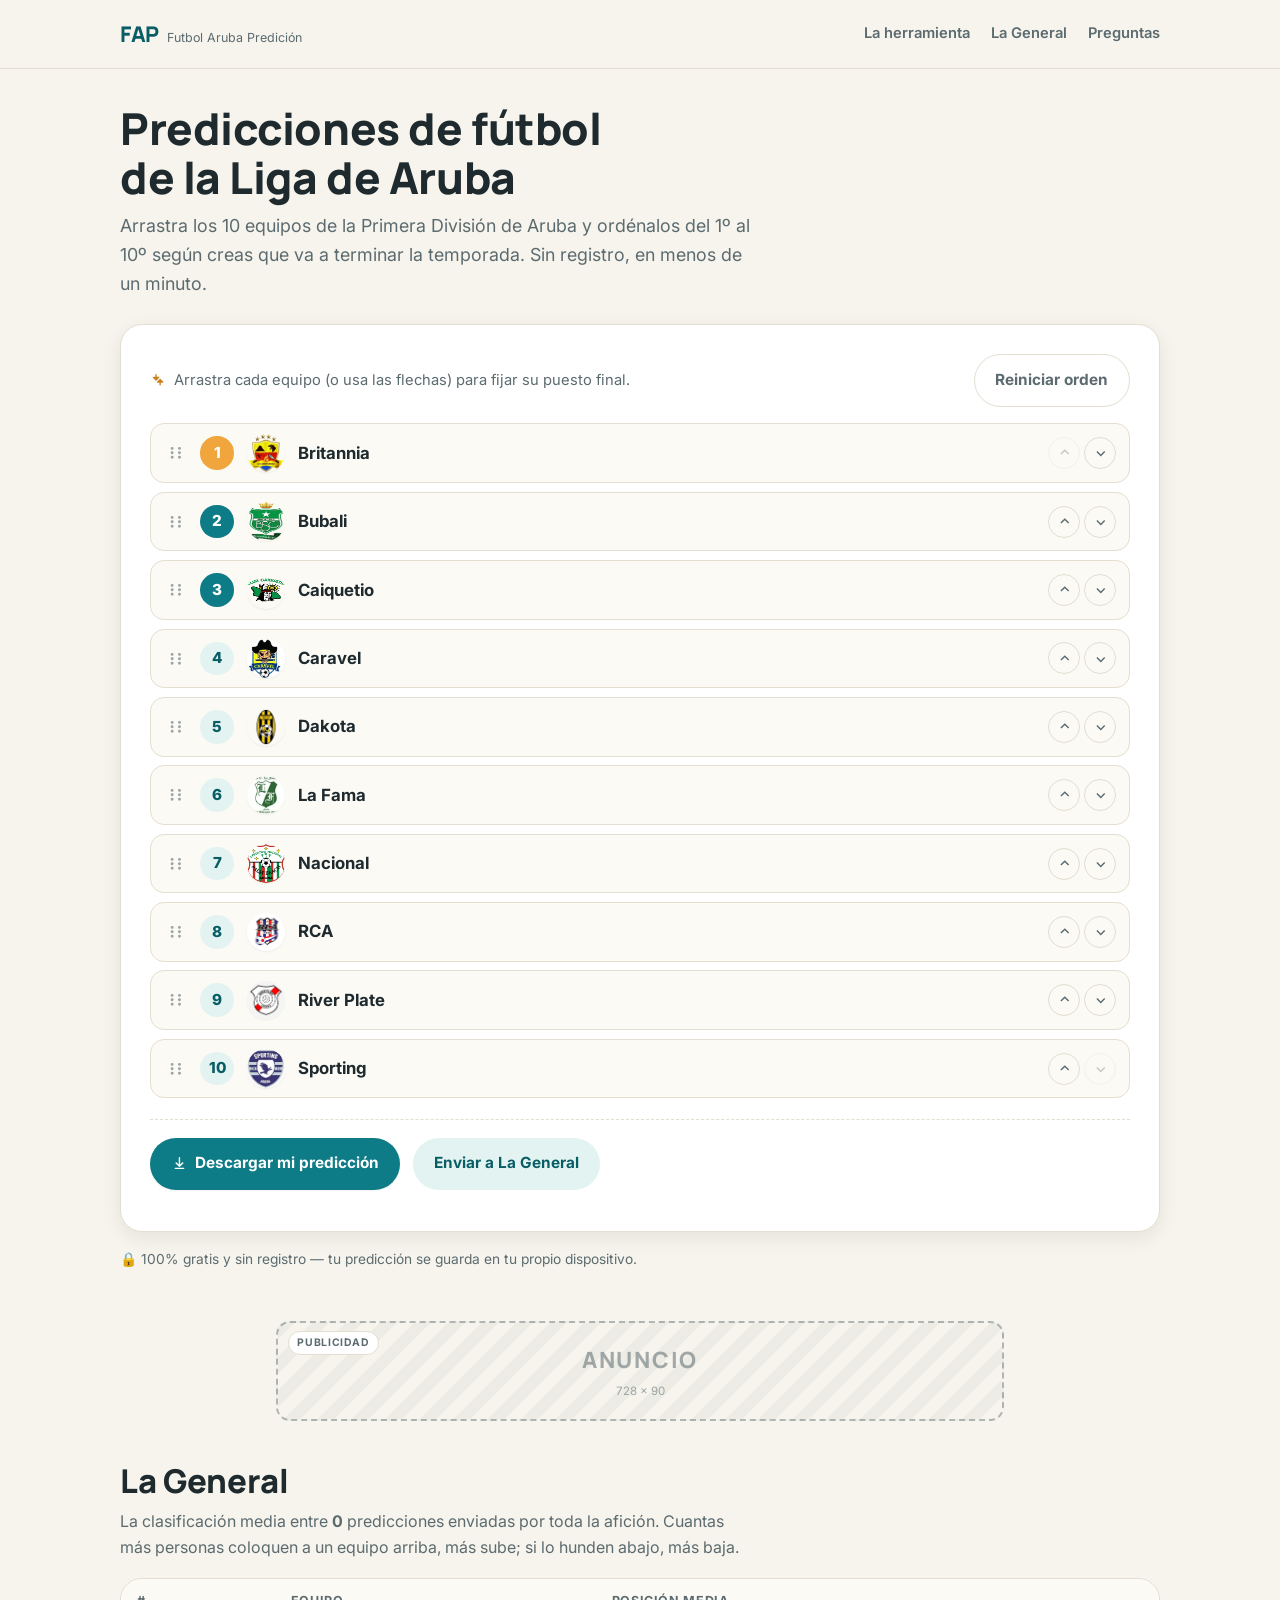
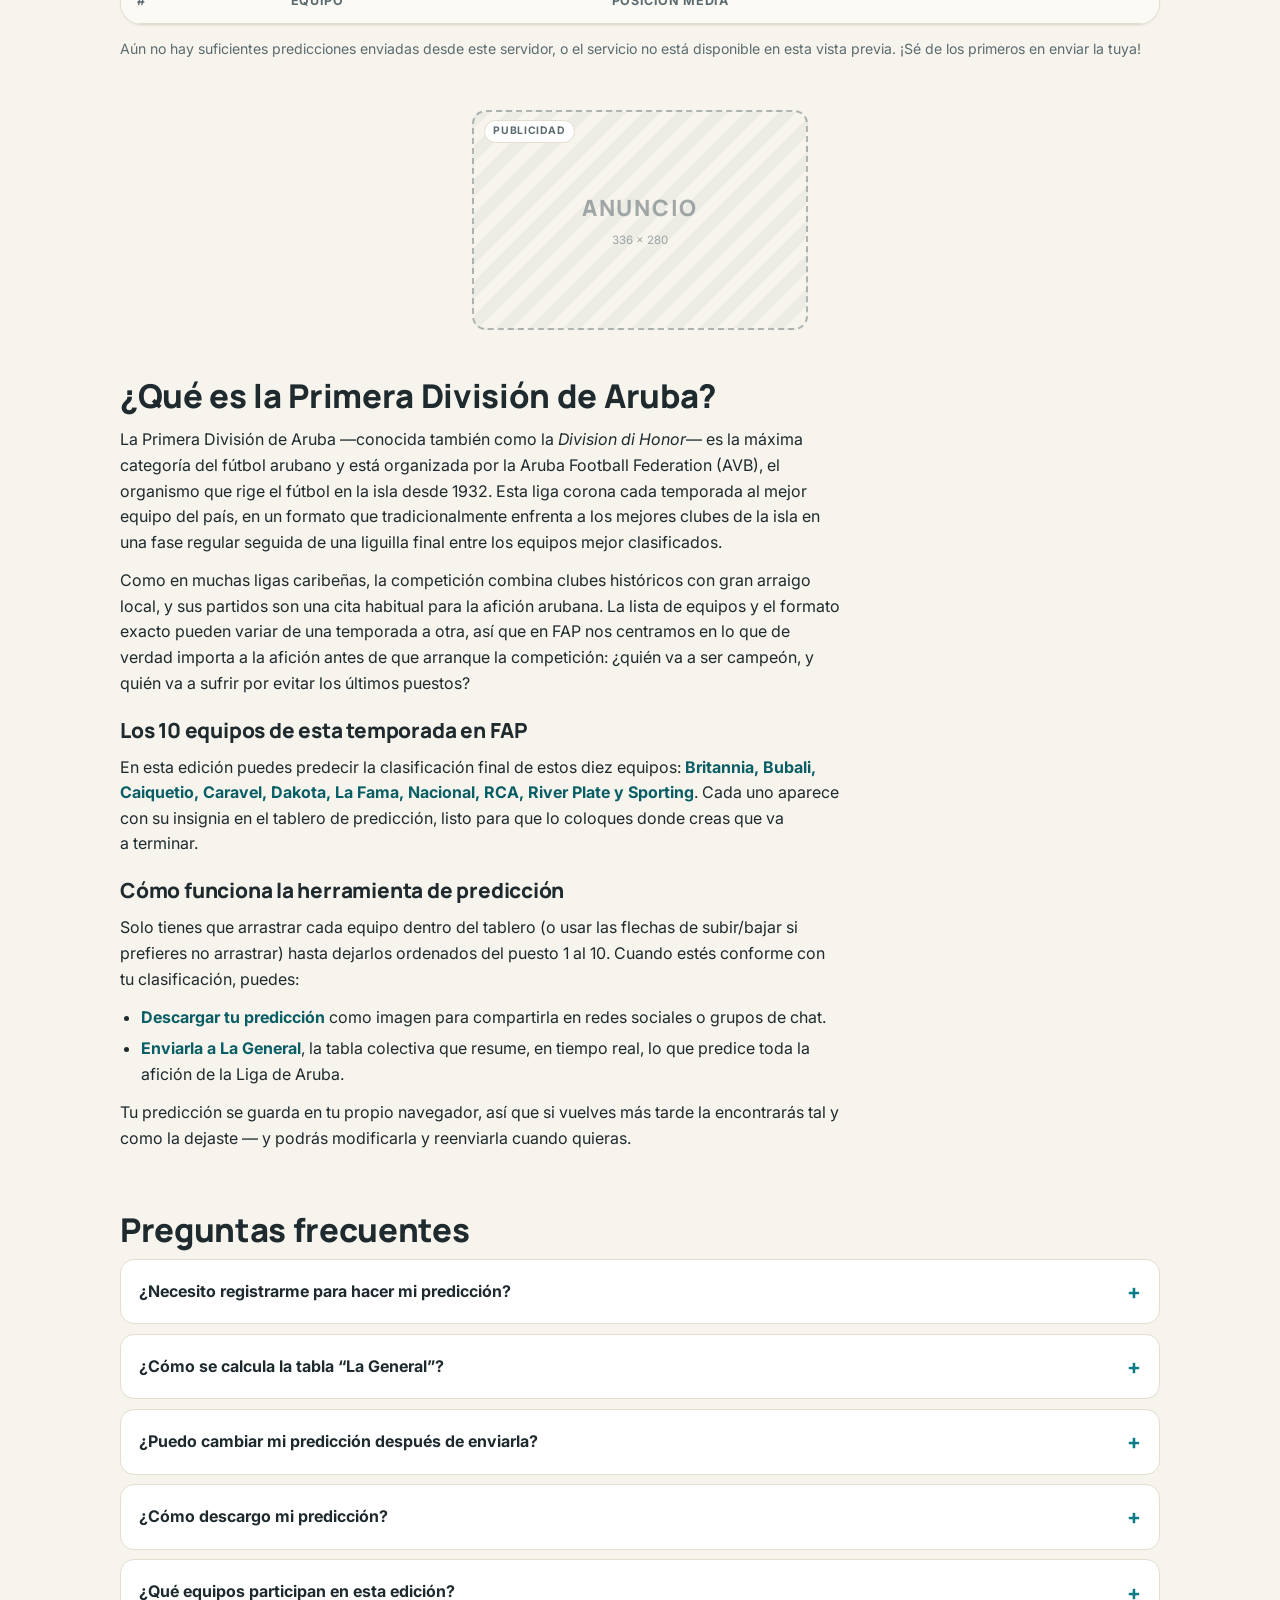
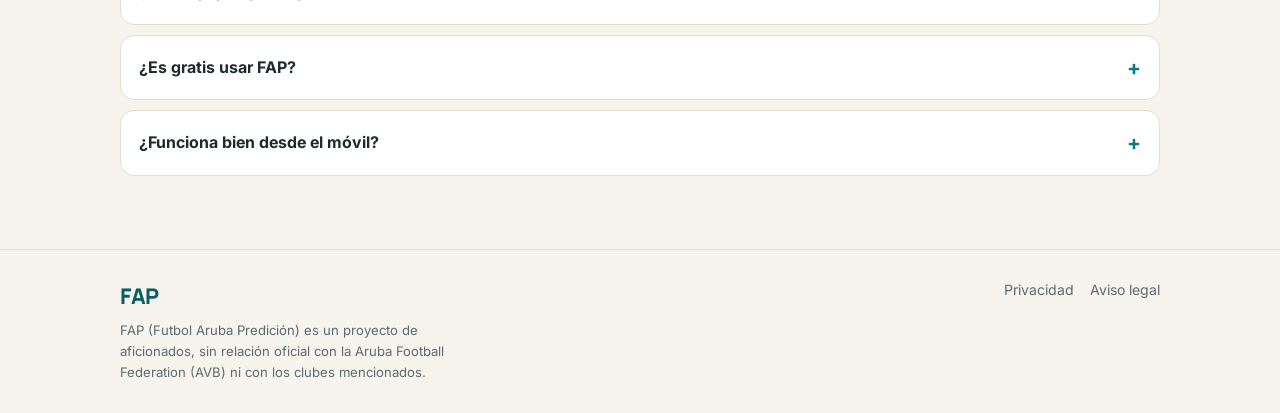
==== index.html @ 2e35aeab "Initial commit: FAP Aruba predictions site" ====
<!DOCTYPE html>
<html lang="es">
<head>
<meta charset="UTF-8">
<meta name="viewport" content="width=device-width, initial-scale=1">
<title>Predicciones de Fútbol Aruba 2026 | FAP</title>
<meta name="description" content="Haz tu predicción de la Primera División de Aruba: arrastra los 10 equipos, descarga tu clasificación y compárala con toda la afición en La General. Gratis y sin registro.">
<link rel="canonical" href="https://www.fap-aruba.com/">

<meta property="og:type" content="website">
<meta property="og:site_name" content="FAP · Futbol Aruba Predición">
<meta property="og:title" content="Predicciones de Fútbol Aruba 2026 | FAP">
<meta property="og:description" content="Ordena los 10 equipos de la Liga de Aruba según tu predicción, descarga tu clasificación como imagen y compárala con la de toda la afición.">
<meta property="og:image" content="https://www.fap-aruba.com/assets/img/og-image.png">
<meta property="og:url" content="https://www.fap-aruba.com/">
<meta property="og:locale" content="es_ES">
<meta name="twitter:card" content="summary_large_image">
<meta name="twitter:title" content="Predicciones de Fútbol Aruba 2026 | FAP">
<meta name="twitter:description" content="Ordena los 10 equipos de la Liga de Aruba según tu predicción y descubre qué opina toda la afición en La General.">
<meta name="twitter:image" content="https://www.fap-aruba.com/assets/img/og-image.png">

<link rel="icon" href="assets/favicon.svg" type="image/svg+xml">
<link rel="preconnect" href="https://fonts.googleapis.com">
<link rel="preconnect" href="https://fonts.gstatic.com" crossorigin>
<link rel="stylesheet" href="https://fonts.googleapis.com/css2?family=Manrope:wght@500;700;800&family=Inter:wght@400;500;600&display=swap">
<link rel="stylesheet" href="styles.css?v=20260818b">

<script type="application/ld+json">
{
  "@context": "https://schema.org",
  "@type": "WebApplication",
  "name": "FAP - Futbol Aruba Predición",
  "url": "https://www.fap-aruba.com/",
  "description": "Herramienta gratuita para predecir la clasificación final de la Primera División de Aruba, descargar tu pronóstico como imagen y ver la predicción media de toda la afición.",
  "applicationCategory": "SportsApplication",
  "operatingSystem": "Any",
  "offers": { "@type": "Offer", "price": "0", "priceCurrency": "EUR" },
  "inLanguage": "es"
}
</script>
<script type="application/ld+json">
{
  "@context": "https://schema.org",
  "@type": "FAQPage",
  "mainEntity": [
    {
      "@type": "Question",
      "name": "¿Necesito registrarme para hacer mi predicción?",
      "acceptedAnswer": { "@type": "Answer", "text": "No. FAP funciona sin cuentas ni registros: entras, ordenas los equipos y ya puedes descargar o enviar tu predicción." }
    },
    {
      "@type": "Question",
      "name": "¿Cómo se calcula la tabla La General?",
      "acceptedAnswer": { "@type": "Answer", "text": "Es la media de la posición que le ha dado cada persona a cada equipo en todas las predicciones enviadas, ordenada de menor a mayor media." }
    },
    {
      "@type": "Question",
      "name": "¿Puedo cambiar mi predicción después de enviarla?",
      "acceptedAnswer": { "@type": "Answer", "text": "Sí. Si vuelves a enviarla desde el mismo dispositivo, sustituye a la anterior en La General en lugar de sumarse como un voto nuevo." }
    },
    {
      "@type": "Question",
      "name": "¿Cómo descargo mi predicción?",
      "acceptedAnswer": { "@type": "Answer", "text": "Pulsa Descargar mi predicción y se genera automáticamente una imagen PNG con tu clasificación, lista para compartir." }
    },
    {
      "@type": "Question",
      "name": "¿Es gratis usar FAP?",
      "acceptedAnswer": { "@type": "Answer", "text": "Sí, la herramienta es completamente gratuita y no requiere descargar ninguna app." }
    }
  ]
}
</script>
</head>
<body>
<a class="skip-link" href="#herramienta">Saltar al contenido</a>

<header class="site-header">
  <div class="container header-inner">
    <a class="logo" href="/">
      <span class="logo-mark" aria-hidden="true">FAP</span>
      <span class="logo-sub">Futbol Aruba Predición</span>
    </a>
    <nav class="site-nav" aria-label="Navegación principal">
      <a href="#herramienta">La herramienta</a>
      <a href="#la-general">La General</a>
      <a href="#faq">Preguntas</a>
    </nav>
  </div>
</header>

<main>

  <section class="hero" id="herramienta">
    <div class="container">
      <h1>Predicciones de fútbol de la Liga de Aruba</h1>
      <p class="hero-sub">Arrastra los 10 equipos de la Primera División de Aruba y ordénalos del 1º al 10º según creas que va a terminar la temporada. Sin registro, en menos de un minuto.</p>

      <div class="tool-card" id="tool-card" data-state="idle">
        <div class="tool-card-top">
          <p class="tool-instructions">
            <svg class="icon" viewBox="0 0 24 24" aria-hidden="true"><path fill="currentColor" d="M9 3a1 1 0 0 0-1 1v3H5a1 1 0 0 0-.7 1.7l4 4a1 1 0 0 0 1.4 0l4-4A1 1 0 0 0 13 7h-3V4a1 1 0 0 0-1-1zm6 17a1 1 0 0 0 1-1v-3h3a1 1 0 0 0 .7-1.7l-4-4a1 1 0 0 0-1.4 0l-4 4a1 1 0 0 0 .7 1.7h3v3a1 1 0 0 0 1 1z"/></svg>
            Arrastra cada equipo (o usa las flechas) para fijar su puesto final.
          </p>
          <button type="button" class="btn btn-ghost" id="btn-reset" aria-label="Reiniciar el orden a la posición inicial">Reiniciar orden</button>
        </div>

        <ol class="ranking-board" id="ranking-board" aria-label="Tu predicción de clasificación">
          <!-- generado por main.js a partir de window.__BRAND__.teams; ver noscript debajo -->
        </ol>

        <noscript>
          <p class="notice">Esta herramienta necesita JavaScript activado para poder arrastrar y descargar tu predicción. Los equipos de la Primera División de Aruba son: Britannia, Bubali, Caiquetio, Caravel, Dakota, La Fama, Nacional, RCA, River Plate y Sporting.</p>
        </noscript>

        <div class="tool-card-actions">
          <button type="button" class="btn btn-primary" id="btn-download">
            <svg class="icon" viewBox="0 0 24 24" aria-hidden="true"><path fill="currentColor" d="M12 3a1 1 0 0 1 1 1v9.6l2.9-2.9a1 1 0 1 1 1.4 1.4l-4.6 4.6a1 1 0 0 1-1.4 0L6.7 12.1a1 1 0 1 1 1.4-1.4l2.9 2.9V4a1 1 0 0 1 1-1zM5 19a1 1 0 0 1 1-1h12a1 1 0 1 1 0 2H6a1 1 0 0 1-1-1z"/></svg>
            Descargar mi predicción
          </button>
          <button type="button" class="btn btn-secondary" id="btn-submit">Enviar a La General</button>
          <p class="submit-status" id="submit-status" role="status" aria-live="polite"></p>
        </div>
      </div>

      <p class="privacy-badge">🔒 100% gratis y sin registro — tu predicción se guarda en tu propio dispositivo.</p>
    </div>
  </section>

  <!-- ANUNCIO: banner horizontal bajo la herramienta -->
  <div class="ad-wrap">
    <div class="ad-slot ad-leaderboard" aria-label="Espacio publicitario">
      <span class="ad-tag">Publicidad</span>
      <span class="ad-placeholder-text">ANUNCIO</span>
      <span class="ad-dims">728 × 90</span>
      <!-- PEGA AQUÍ TU CÓDIGO DE ADSENSE -->
    </div>
  </div>

  <section class="la-general" id="la-general">
    <div class="container">
      <h2>La General</h2>
      <p class="section-sub">La clasificación media entre <strong id="votos-count">…</strong> predicciones enviadas por toda la afición. Cuantas más personas coloquen a un equipo arriba, más sube; si lo hunden abajo, más baja.</p>

      <div class="general-table-wrap">
        <table class="general-table" id="general-table">
          <thead>
            <tr><th scope="col">#</th><th scope="col">Equipo</th><th scope="col">Posición media</th></tr>
          </thead>
          <tbody id="general-table-body">
            <tr><td colspan="3" class="general-loading">Cargando la predicción de la afición…</td></tr>
          </tbody>
        </table>
      </div>
      <p class="general-fallback" id="general-fallback" hidden>Aún no hay suficientes predicciones enviadas desde este servidor, o el servicio no está disponible en esta vista previa. ¡Sé de los primeros en enviar la tuya!</p>
    </div>
  </section>

  <!-- ANUNCIO: banner a media página -->
  <div class="ad-wrap">
    <div class="ad-slot ad-rectangle" aria-label="Espacio publicitario">
      <span class="ad-tag">Publicidad</span>
      <span class="ad-placeholder-text">ANUNCIO</span>
      <span class="ad-dims">336 × 280</span>
      <!-- PEGA AQUÍ TU CÓDIGO DE ADSENSE -->
    </div>
  </div>

  <section class="content-seo">
    <div class="container prose">
      <h2>¿Qué es la Primera División de Aruba?</h2>
      <p>La Primera División de Aruba —conocida también como la <em>Division di Honor</em>— es la máxima categoría del fútbol arubano y está organizada por la Aruba Football Federation (AVB), el organismo que rige el fútbol en la isla desde 1932. Esta liga corona cada temporada al mejor equipo del país, en un formato que tradicionalmente enfrenta a los mejores clubes de la isla en una fase regular seguida de una liguilla final entre los equipos mejor clasificados.</p>
      <p>Como en muchas ligas caribeñas, la competición combina clubes históricos con gran arraigo local, y sus partidos son una cita habitual para la afición arubana. La lista de equipos y el formato exacto pueden variar de una temporada a otra, así que en FAP nos centramos en lo que de verdad importa a la afición antes de que arranque la competición: ¿quién va a ser campeón, y quién va a sufrir por evitar los últimos puestos?</p>

      <h3>Los 10 equipos de esta temporada en FAP</h3>
      <p>En esta edición puedes predecir la clasificación final de estos diez equipos: <strong>Britannia, Bubali, Caiquetio, Caravel, Dakota, La Fama, Nacional, RCA, River Plate y Sporting</strong>. Cada uno aparece con su insignia en el tablero de predicción, listo para que lo coloques donde creas que va a terminar.</p>

      <h3>Cómo funciona la herramienta de predicción</h3>
      <p>Solo tienes que arrastrar cada equipo dentro del tablero (o usar las flechas de subir/bajar si prefieres no arrastrar) hasta dejarlos ordenados del puesto 1 al 10. Cuando estés conforme con tu clasificación, puedes:</p>
      <ul>
        <li><strong>Descargar tu predicción</strong> como imagen para compartirla en redes sociales o grupos de chat.</li>
        <li><strong>Enviarla a La General</strong>, la tabla colectiva que resume, en tiempo real, lo que predice toda la afición de la Liga de Aruba.</li>
      </ul>
      <p>Tu predicción se guarda en tu propio navegador, así que si vuelves más tarde la encontrarás tal y como la dejaste — y podrás modificarla y reenviarla cuando quieras.</p>
    </div>
  </section>

  <section class="faq" id="faq">
    <div class="container">
      <h2>Preguntas frecuentes</h2>

      <details class="faq-item">
        <summary>¿Necesito registrarme para hacer mi predicción?</summary>
        <p>No. FAP funciona sin cuentas ni registros: entras, ordenas los equipos y ya puedes descargar o enviar tu predicción.</p>
      </details>
      <details class="faq-item">
        <summary>¿Cómo se calcula la tabla “La General”?</summary>
        <p>Es la media de la posición que le ha dado cada persona a cada equipo en todas las predicciones enviadas. Si mucha gente pone a un equipo primero, su media sube; si lo hunden al puesto 10, su media baja. La tabla se ordena de menor a mayor media.</p>
      </details>
      <details class="faq-item">
        <summary>¿Puedo cambiar mi predicción después de enviarla?</summary>
        <p>Sí. Si vuelves a enviar tu predicción desde el mismo dispositivo, se sustituye la anterior en “La General” en lugar de sumarse como un voto nuevo.</p>
      </details>
      <details class="faq-item">
        <summary>¿Cómo descargo mi predicción?</summary>
        <p>Pulsa “Descargar mi predicción” y se genera automáticamente una imagen PNG con tu clasificación, lista para compartir.</p>
      </details>
      <details class="faq-item">
        <summary>¿Qué equipos participan en esta edición?</summary>
        <p>Britannia, Bubali, Caiquetio, Caravel, Dakota, La Fama, Nacional, RCA, River Plate y Sporting.</p>
      </details>
      <details class="faq-item">
        <summary>¿Es gratis usar FAP?</summary>
        <p>Sí, la herramienta es completamente gratuita y no requiere descargar ninguna app.</p>
      </details>
      <details class="faq-item">
        <summary>¿Funciona bien desde el móvil?</summary>
        <p>Sí. El tablero de predicción está pensado para arrastrar los equipos también con el dedo, sin necesidad de ratón.</p>
      </details>
    </div>
  </section>

</main>

<footer class="site-footer">
  <div class="container footer-inner">
    <div>
      <span class="logo-mark" aria-hidden="true">FAP</span>
      <p class="footer-note">FAP (Futbol Aruba Predición) es un proyecto de aficionados, sin relación oficial con la Aruba Football Federation (AVB) ni con los clubes mencionados.</p>
    </div>
    <nav class="footer-nav" aria-label="Legal">
      <a href="privacidad.html">Privacidad</a>
      <a href="aviso-legal.html">Aviso legal</a>
    </nav>
  </div>
</footer>

<!-- ANUNCIO: notificación flotante de esquina -->
<aside class="ad-corner" id="ad-corner" hidden aria-label="Espacio publicitario">
  <button type="button" class="ad-corner-close" id="ad-corner-close" aria-label="Cerrar anuncio">✕</button>
  <span class="ad-tag">Publicidad</span>
  <span class="ad-placeholder-text">ANUNCIO</span>
  <!-- PEGA AQUÍ TU CÓDIGO DE ADSENSE -->
</aside>

<!-- ANUNCIO: pop-up al descargar -->
<dialog class="ad-dialog" id="ad-dialog">
  <button type="button" class="ad-dialog-close" id="ad-dialog-close" aria-label="Cerrar">✕</button>
  <p class="ad-dialog-title">Tu predicción se está descargando…</p>
  <div class="ad-slot ad-dialog-slot" aria-label="Espacio publicitario">
    <span class="ad-tag">Publicidad</span>
    <span class="ad-placeholder-text">ANUNCIO</span>
    <span class="ad-dims">300 × 250</span>
    <!-- PEGA AQUÍ TU CÓDIGO DE ADSENSE -->
  </div>
  <button type="button" class="btn btn-ghost ad-dialog-continue" id="ad-dialog-continue">Cerrar y seguir</button>
</dialog>

<canvas id="export-canvas" class="visually-hidden" aria-hidden="true"></canvas>

<script defer src="lib/vendor/html2canvas.min.js?v=20260818b"></script>
<script defer src="lib/manifest.js?v=20260818b"></script>
<script defer src="main.js?v=20260818b"></script>
</body>
</html>
---- styles.css ----
/* =============================================================
   1. Tokens
   ============================================================= */
:root {
  --bg: #f6f4ec;
  --surface: #ffffff;
  --surface-2: #fbfaf5;
  --text: #1e2a2e;
  --text-muted: #5c6b70;
  --border: #e3ded0;

  --primary: #0e7c86;
  --primary-dark: #095e66;
  --primary-light: #e3f3f2;
  --accent: #f0a63d;
  --accent-dark: #c9821f;
  --danger: #d1495b;
  --success: #1c8a5c;

  --cream: #fffdf7;

  --sans: "Inter", system-ui, -apple-system, "Segoe UI", sans-serif;
  --display: "Manrope", var(--sans);

  --radius-sm: 8px;
  --radius: 14px;
  --radius-lg: 22px;

  --shadow-sm: 0 1px 2px rgba(20, 30, 30, 0.06);
  --shadow: 0 6px 20px rgba(20, 40, 40, 0.08);
  --shadow-lg: 0 20px 50px rgba(10, 30, 30, 0.16);

  --ease-out: cubic-bezier(0.16, 1, 0.3, 1);
  --ease-bounce: cubic-bezier(0.34, 1.56, 0.64, 1);

  --header-h: 68px;
}

@media (prefers-color-scheme: dark) {
  :root {
    --bg: #0f1a1c;
    --surface: #16262a;
    --surface-2: #1b2c30;
    --text: #eef4f2;
    --text-muted: #a7b7ba;
    --border: #24393e;
    --primary: #22a6ac;
    --primary-dark: #1a8489;
    --primary-light: #16343a;
    --cream: #16262a;
    --shadow-sm: 0 1px 2px rgba(0, 0, 0, 0.3);
    --shadow: 0 6px 20px rgba(0, 0, 0, 0.35);
    --shadow-lg: 0 20px 50px rgba(0, 0, 0, 0.5);
  }
}

/* =============================================================
   2. Reset & base
   ============================================================= */
*, *::before, *::after { box-sizing: border-box; margin: 0; }
html { -webkit-text-size-adjust: 100%; tab-size: 2; scroll-behavior: smooth; }
@media (prefers-reduced-motion: reduce) { html { scroll-behavior: auto; } }

body {
  font-family: var(--sans);
  font-size: 16px;
  line-height: 1.6;
  color: var(--text);
  background: var(--bg);
  -webkit-font-smoothing: antialiased;
  text-rendering: optimizeLegibility;
  overflow-x: clip;
  overscroll-behavior-y: none;
}

img, svg, video { display: block; max-width: 100%; }
img { height: auto; }
button { font: inherit; color: inherit; cursor: pointer; border: 0; background: none; }
a { color: inherit; text-decoration: none; }
p { text-wrap: pretty; }
h1, h2, h3, h4 { font-family: var(--display); text-wrap: balance; line-height: 1.12; letter-spacing: -0.01em; font-weight: 800; }
ul, ol { padding: 0; list-style: none; }
::selection { background: var(--accent); color: #fff; }

:focus-visible {
  outline: 2px solid var(--primary);
  outline-offset: 3px;
  border-radius: 4px;
}

/* =============================================================
   3. Utilities
   ============================================================= */
.container { width: 100%; max-width: 1080px; margin-inline: auto; padding-inline: 1.25rem; }
.visually-hidden { position: absolute !important; width: 1px; height: 1px; overflow: hidden; clip: rect(0 0 0 0); white-space: nowrap; }

.skip-link {
  position: fixed; top: -100px; left: 1rem;
  padding: .6rem 1rem; background: var(--text); color: var(--cream);
  z-index: 9999; border-radius: 8px; font-weight: 600;
  transition: top .2s var(--ease-out);
}
.skip-link:focus { top: 1rem; }

.icon { width: 1.1em; height: 1.1em; flex: none; }

/* =============================================================
   4. Typography
   ============================================================= */
h1 { font-size: clamp(1.9rem, 4.6vw, 2.75rem); max-width: 20ch; }
h2 { font-size: clamp(1.5rem, 3.4vw, 2.05rem); margin-bottom: .6rem; }
h3 { font-size: clamp(1.1rem, 2.2vw, 1.3rem); margin-block: 1.4rem .5rem; }
.section-sub { color: var(--text-muted); max-width: 62ch; }

/* =============================================================
   5. Components
   ============================================================= */
.btn {
  display: inline-flex; align-items: center; justify-content: center; gap: .5rem;
  padding: .85rem 1.3rem;
  border-radius: 999px;
  font-weight: 700;
  font-size: .96rem;
  transition: transform .18s var(--ease-out), box-shadow .18s var(--ease-out), background .18s var(--ease-out);
  white-space: nowrap;
}
.btn:active { transform: scale(.97); }

.btn-primary { background: var(--primary); color: #fff; box-shadow: var(--shadow-sm); }
.btn-primary:hover { background: var(--primary-dark); box-shadow: var(--shadow); }

.btn-secondary { background: var(--primary-light); color: var(--primary-dark); }
.btn-secondary:hover { background: var(--border); }

.btn-ghost { background: transparent; color: var(--text-muted); border: 1px solid var(--border); }
.btn-ghost:hover { color: var(--text); border-color: var(--text-muted); }

/* =============================================================
   6. Header
   ============================================================= */
.site-header {
  position: sticky; top: 0; z-index: 40;
  background: color-mix(in srgb, var(--bg) 88%, transparent);
  backdrop-filter: blur(10px);
  border-bottom: 1px solid var(--border);
}
.header-inner { display: flex; align-items: center; justify-content: space-between; min-height: var(--header-h); gap: 1rem; }
.logo { display: flex; align-items: baseline; gap: .5rem; }
.logo-mark { font-family: var(--display); font-weight: 800; font-size: 1.35rem; color: var(--primary-dark); letter-spacing: -.02em; }
.logo-sub { font-size: .78rem; color: var(--text-muted); display: none; }
@media (min-width: 540px) { .logo-sub { display: inline; } }

.site-nav { display: flex; gap: 1.3rem; font-weight: 600; font-size: .92rem; }
.site-nav a { color: var(--text-muted); transition: color .15s var(--ease-out); }
.site-nav a:hover { color: var(--primary-dark); }

/* =============================================================
   7. Hero + tool card
   ============================================================= */
.hero { padding-block: 2.2rem 1.5rem; }
.hero-sub { margin-top: .6rem; color: var(--text-muted); max-width: 58ch; font-size: 1.05rem; }

.tool-card {
  margin-top: 1.6rem;
  background: var(--surface);
  border: 1px solid var(--border);
  border-radius: var(--radius-lg);
  padding: 1.4rem;
  box-shadow: var(--shadow);
}

.tool-card-top {
  display: flex; align-items: center; justify-content: space-between; gap: 1rem;
  margin-bottom: 1rem; flex-wrap: wrap;
}
.tool-instructions { display: flex; align-items: center; gap: .5rem; color: var(--text-muted); font-size: .92rem; }
.tool-instructions .icon { color: var(--accent-dark); }

.ranking-board { display: flex; flex-direction: column; gap: .55rem; touch-action: none; }

.rank-item {
  display: flex; align-items: center; gap: .8rem;
  background: var(--surface-2);
  border: 1px solid var(--border);
  border-radius: var(--radius);
  padding: .6rem .8rem;
  cursor: grab;
  user-select: none;
  position: relative;
  transition: box-shadow .18s var(--ease-out), background .18s var(--ease-out);
}
.rank-item:active { cursor: grabbing; }
.rank-item.is-dragging {
  box-shadow: var(--shadow-lg);
  background: var(--surface);
  z-index: 5;
  cursor: grabbing;
}

.rank-pos {
  flex: none;
  width: 2.1rem; height: 2.1rem;
  border-radius: 50%;
  background: var(--primary-light);
  color: var(--primary-dark);
  display: flex; align-items: center; justify-content: center;
  font-weight: 800; font-size: .95rem;
}
.rank-item:nth-child(1) .rank-pos { background: var(--accent); color: #fff; }
.rank-item:nth-child(2) .rank-pos,
.rank-item:nth-child(3) .rank-pos { background: var(--primary); color: #fff; }

.rank-badge { flex: none; width: 2.4rem; height: 2.4rem; border-radius: 50%; overflow: hidden; box-shadow: var(--shadow-sm); }
.rank-badge img { width: 100%; height: 100%; }

.rank-name { flex: 1; font-weight: 700; font-size: 1rem; }

.rank-controls { display: flex; gap: .25rem; flex: none; }
.rank-btn {
  width: 2rem; height: 2rem; border-radius: 50%;
  display: flex; align-items: center; justify-content: center;
  color: var(--text-muted); border: 1px solid var(--border);
  transition: background .15s var(--ease-out), color .15s var(--ease-out);
}
.rank-btn:hover:not(:disabled) { background: var(--primary-light); color: var(--primary-dark); }
.rank-btn:disabled { opacity: .35; cursor: not-allowed; }

.drag-handle { flex: none; color: var(--text-muted); opacity: .6; touch-action: none; padding: .2rem; }

.notice {
  background: var(--primary-light); color: var(--primary-dark);
  border-radius: var(--radius); padding: 1rem; font-size: .92rem;
}

.tool-card-actions {
  margin-top: 1.3rem; padding-top: 1.1rem; border-top: 1px dashed var(--border);
  display: flex; flex-wrap: wrap; align-items: center; gap: .8rem;
}
.submit-status { font-size: .88rem; color: var(--text-muted); flex-basis: 100%; }
.submit-status[data-tone="ok"] { color: var(--success); }
.submit-status[data-tone="warn"] { color: var(--accent-dark); }
.submit-status[data-tone="error"] { color: var(--danger); }

.privacy-badge {
  margin-top: 1rem; font-size: .86rem; color: var(--text-muted);
  display: inline-flex; align-items: center; gap: .4rem;
}

/* =============================================================
   8. Ad slots (placeholders only)
   ============================================================= */
.ad-wrap { padding-block: 1.6rem; }
.ad-slot {
  position: relative;
  margin-inline: auto;
  width: 100%;
  border: 2px dashed color-mix(in srgb, var(--text-muted) 45%, transparent);
  border-radius: var(--radius);
  background: repeating-linear-gradient(
    135deg, color-mix(in srgb, var(--text-muted) 6%, transparent) 0 12px,
    transparent 12px 24px
  );
  display: flex; flex-direction: column; align-items: center; justify-content: center; gap: .3rem;
  color: var(--text-muted);
  text-align: center;
}
.ad-leaderboard { max-width: 728px; min-height: 90px; }
.ad-rectangle { max-width: 336px; min-height: 220px; }
.ad-tag {
  position: absolute; top: .5rem; left: .6rem;
  font-size: .65rem; font-weight: 700; letter-spacing: .06em; text-transform: uppercase;
  background: var(--surface); border: 1px solid var(--border); border-radius: 999px;
  padding: .15rem .55rem; color: var(--text-muted);
}
.ad-placeholder-text { font-family: var(--display); font-weight: 800; font-size: 1.4rem; letter-spacing: .08em; opacity: .55; }
.ad-dims { font-size: .72rem; opacity: .55; }

/* Corner ad notification */
.ad-corner {
  position: fixed; right: 1rem; bottom: 1rem; z-index: 60;
  width: min(260px, calc(100vw - 2rem));
  background: var(--surface);
  border: 2px dashed color-mix(in srgb, var(--text-muted) 45%, transparent);
  border-radius: var(--radius);
  box-shadow: var(--shadow-lg);
  padding: 1.6rem 1rem 1rem;
  display: flex; flex-direction: column; align-items: center; gap: .3rem;
  color: var(--text-muted); text-align: center;
  opacity: 0; transform: translateY(12px);
  transition: opacity .3s var(--ease-out), transform .3s var(--ease-out);
}
.ad-corner.is-visible { opacity: 1; transform: translateY(0); }
.ad-corner-close {
  position: absolute; top: .4rem; right: .4rem;
  width: 1.6rem; height: 1.6rem; border-radius: 50%;
  display: flex; align-items: center; justify-content: center;
  background: var(--surface-2); color: var(--text-muted); font-size: .8rem;
}
.ad-corner-close:hover { background: var(--border); color: var(--text); }

/* Download interstitial dialog */
.ad-dialog {
  border: none; border-radius: var(--radius-lg);
  padding: 1.4rem; width: min(360px, calc(100vw - 2.5rem));
  box-shadow: var(--shadow-lg); background: var(--surface); color: var(--text);
  position: relative;
}
.ad-dialog::backdrop { background: rgba(10, 20, 20, 0.55); backdrop-filter: blur(2px); }
.ad-dialog-title { font-weight: 700; margin-bottom: 1rem; padding-right: 1.6rem; }
.ad-dialog-close {
  position: absolute; top: .8rem; right: .8rem;
  width: 1.8rem; height: 1.8rem; border-radius: 50%;
  display: flex; align-items: center; justify-content: center;
  background: var(--surface-2); color: var(--text-muted);
}
.ad-dialog-close:hover { background: var(--border); color: var(--text); }
.ad-dialog-slot { min-height: 200px; margin-block: .2rem 1.1rem; }
.ad-dialog-continue { width: 100%; }

/* =============================================================
   9. La General
   ============================================================= */
.la-general { padding-block: 1rem 1.5rem; }
.general-table-wrap {
  margin-top: 1.1rem; overflow-x: auto;
  border: 1px solid var(--border); border-radius: var(--radius-lg);
  background: var(--surface); box-shadow: var(--shadow-sm);
}
.general-table { width: 100%; border-collapse: collapse; min-width: 420px; }
.general-table th, .general-table td { padding: .75rem 1rem; text-align: left; border-bottom: 1px solid var(--border); }
.general-table thead th { font-size: .78rem; text-transform: uppercase; letter-spacing: .05em; color: var(--text-muted); background: var(--surface-2); }
.general-table tbody tr:last-child td { border-bottom: none; }
.general-table .g-team { display: flex; align-items: center; gap: .6rem; font-weight: 700; }
.general-table .g-badge { width: 1.9rem; height: 1.9rem; border-radius: 50%; flex: none; }
.general-loading, .general-error { text-align: center; color: var(--text-muted); padding: 1.4rem !important; }
.general-fallback { margin-top: .8rem; font-size: .88rem; color: var(--text-muted); }

/* =============================================================
   10. Content / prose
   ============================================================= */
.content-seo { padding-block: 1.4rem 2rem; }
.prose p { margin-block: .8rem; max-width: 72ch; color: var(--text); }
.prose ul { list-style: disc; padding-left: 1.3rem; max-width: 72ch; }
.prose li { margin-block: .35rem; }
.prose strong { color: var(--primary-dark); }

/* =============================================================
   11. FAQ
   ============================================================= */
.faq { padding-block: 1rem 3rem; }
.faq-item {
  background: var(--surface); border: 1px solid var(--border); border-radius: var(--radius);
  padding: .95rem 1.1rem; margin-block: .6rem;
}
.faq-item summary { font-weight: 700; cursor: pointer; list-style: none; display: flex; align-items: center; justify-content: space-between; gap: 1rem; }
.faq-item summary::-webkit-details-marker { display: none; }
.faq-item summary::after { content: "+"; font-size: 1.3rem; color: var(--primary); flex: none; }
.faq-item[open] summary::after { content: "−"; }
.faq-item p { margin-top: .6rem; color: var(--text-muted); }

/* =============================================================
   12. Footer
   ============================================================= */
.site-footer { border-top: 1px solid var(--border); padding-block: 1.8rem; margin-top: 1rem; }
.footer-inner { display: flex; flex-wrap: wrap; gap: 1.2rem; align-items: flex-start; justify-content: space-between; }
.footer-note { margin-top: .4rem; max-width: 46ch; font-size: .82rem; color: var(--text-muted); }
.footer-nav { display: flex; gap: 1rem; font-size: .88rem; color: var(--text-muted); }
.footer-nav a:hover { color: var(--primary-dark); }

/* =============================================================
   13. Responsive
   ============================================================= */
@media (min-width: 540px) {
  .tool-card { padding: 1.8rem; }
}
@media (min-width: 720px) {
  .rank-name { font-size: 1.05rem; }
  .ad-leaderboard { min-height: 100px; }
}
@media (min-width: 960px) {
  .hero-sub { font-size: 1.12rem; }
}

/* =============================================================
   14. Reduced motion (only intrusive effects)
   ============================================================= */
@media (prefers-reduced-motion: reduce) {
  .ad-corner { transition: none; }
}

/* =============================================================
   15. Export card (offscreen template rendered to PNG)
   ============================================================= */
.export-card {
  position: fixed; top: 0; left: -9999px;
  width: 480px;
  background: #ffffff;
  color: #1e2a2e;
  padding: 2rem;
  border-radius: 20px;
  font-family: var(--sans);
}
.export-head { display: flex; align-items: baseline; gap: .5rem; margin-bottom: 1.1rem; }
.export-logo { font-family: var(--display); font-weight: 800; font-size: 1.5rem; color: var(--primary-dark); }
.export-tag { font-size: .82rem; color: #5c6b70; }
.export-title { font-family: var(--display); font-weight: 800; font-size: 1.25rem; margin-bottom: 1.2rem; color: #1e2a2e; }
.export-list { display: flex; flex-direction: column; gap: .55rem; }
.export-row { display: flex; align-items: center; gap: .8rem; padding: .5rem .6rem; border-bottom: 1px solid #ece6d6; }
.export-row:last-child { border-bottom: none; }
.export-pos {
  flex: none; width: 1.9rem; height: 1.9rem; border-radius: 50%;
  background: var(--primary-light); color: var(--primary-dark);
  display: flex; align-items: center; justify-content: center; font-weight: 800; font-size: .88rem;
}
.export-row:nth-child(1) .export-pos { background: var(--accent); color: #fff; }
.export-row:nth-child(2) .export-pos, .export-row:nth-child(3) .export-pos { background: var(--primary); color: #fff; }
.export-badge { flex: none; width: 2.1rem; height: 2.1rem; border-radius: 50%; }
.export-name { font-weight: 700; }
.export-foot { margin-top: 1.3rem; text-align: right; font-size: .76rem; color: #8a9598; }
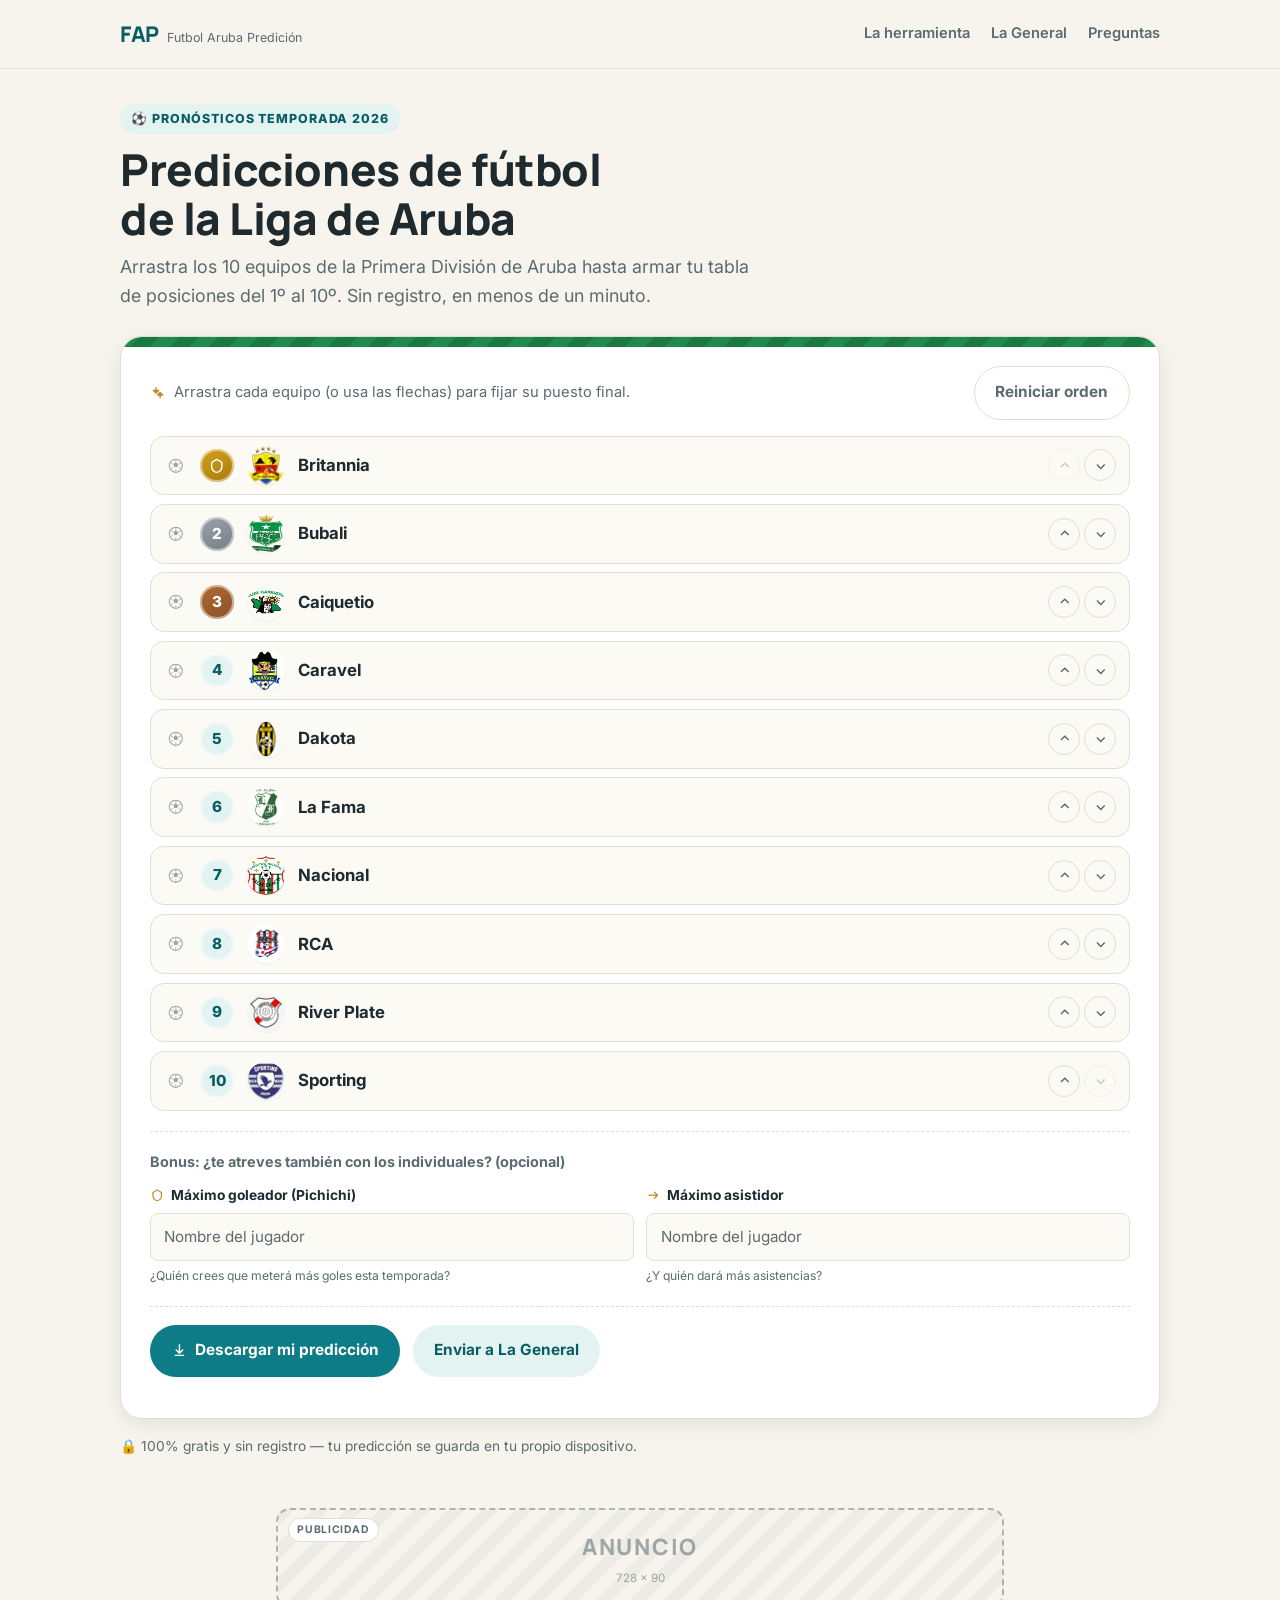
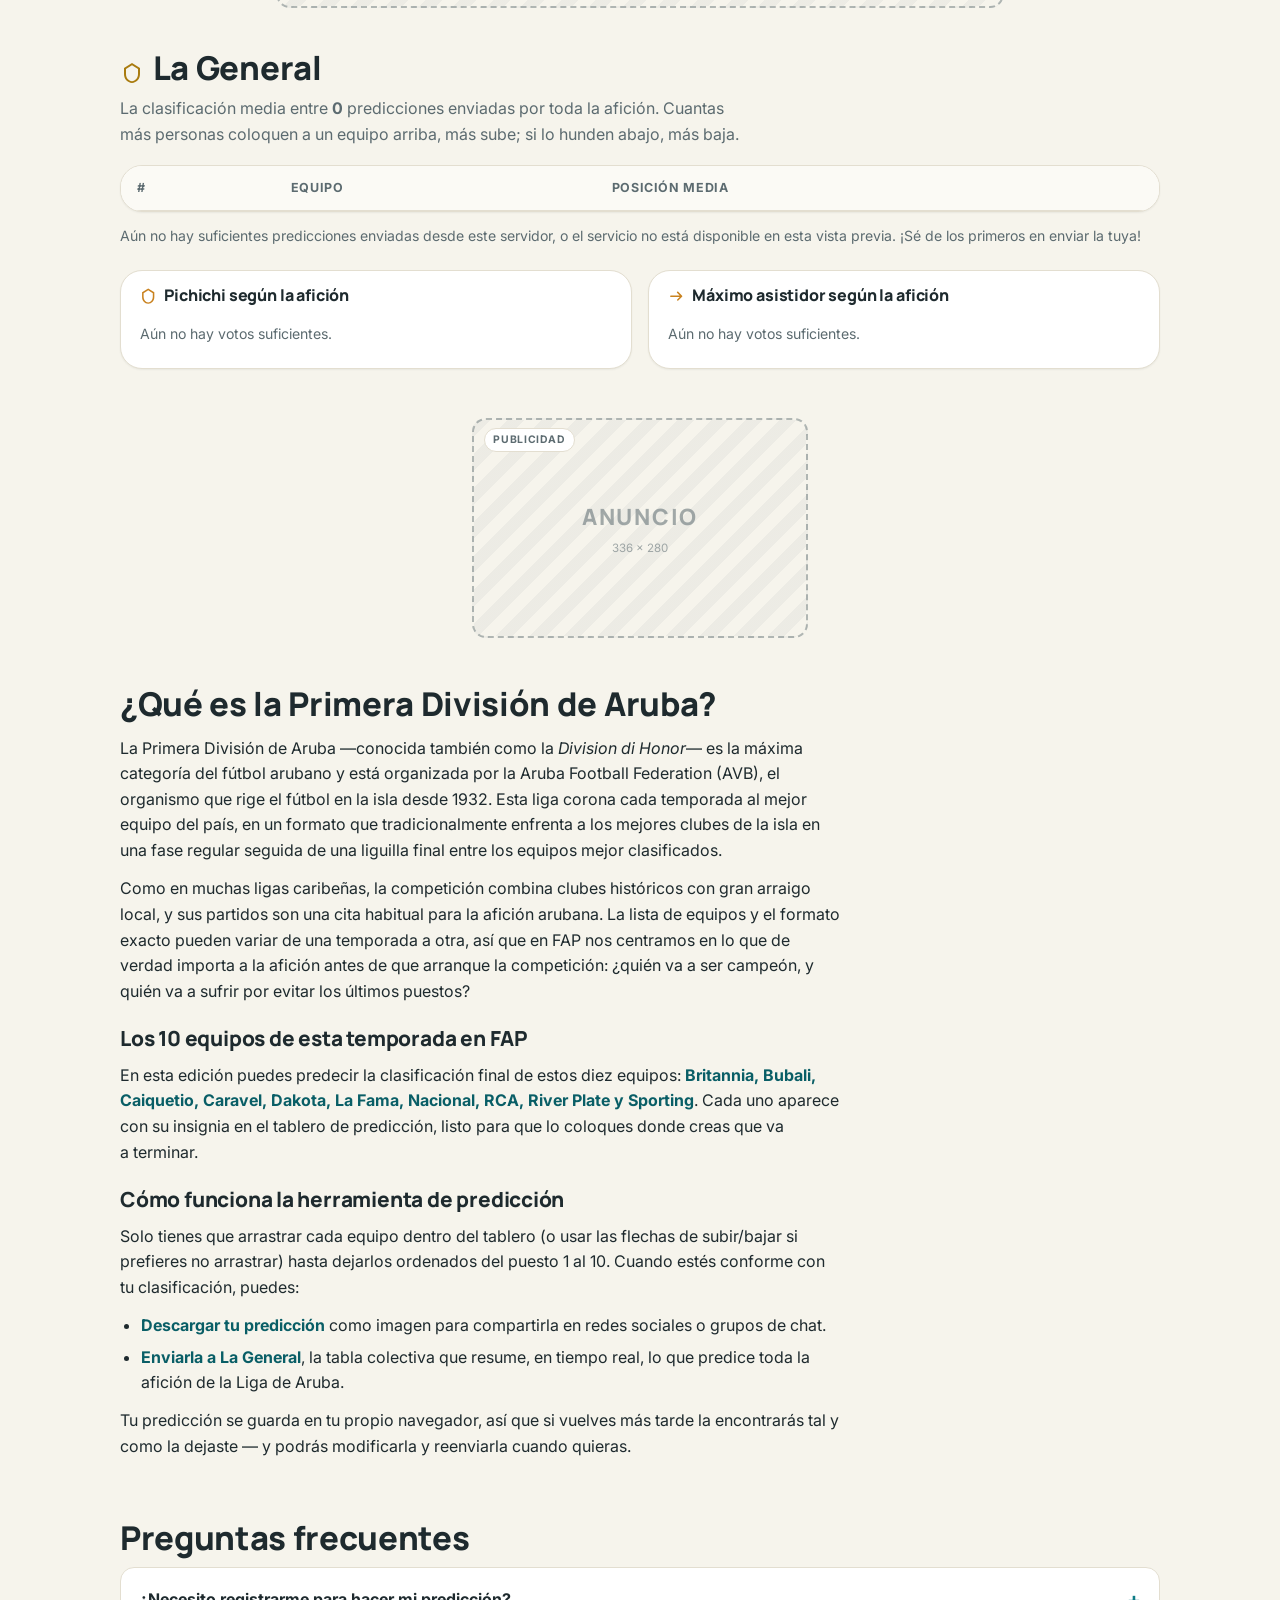
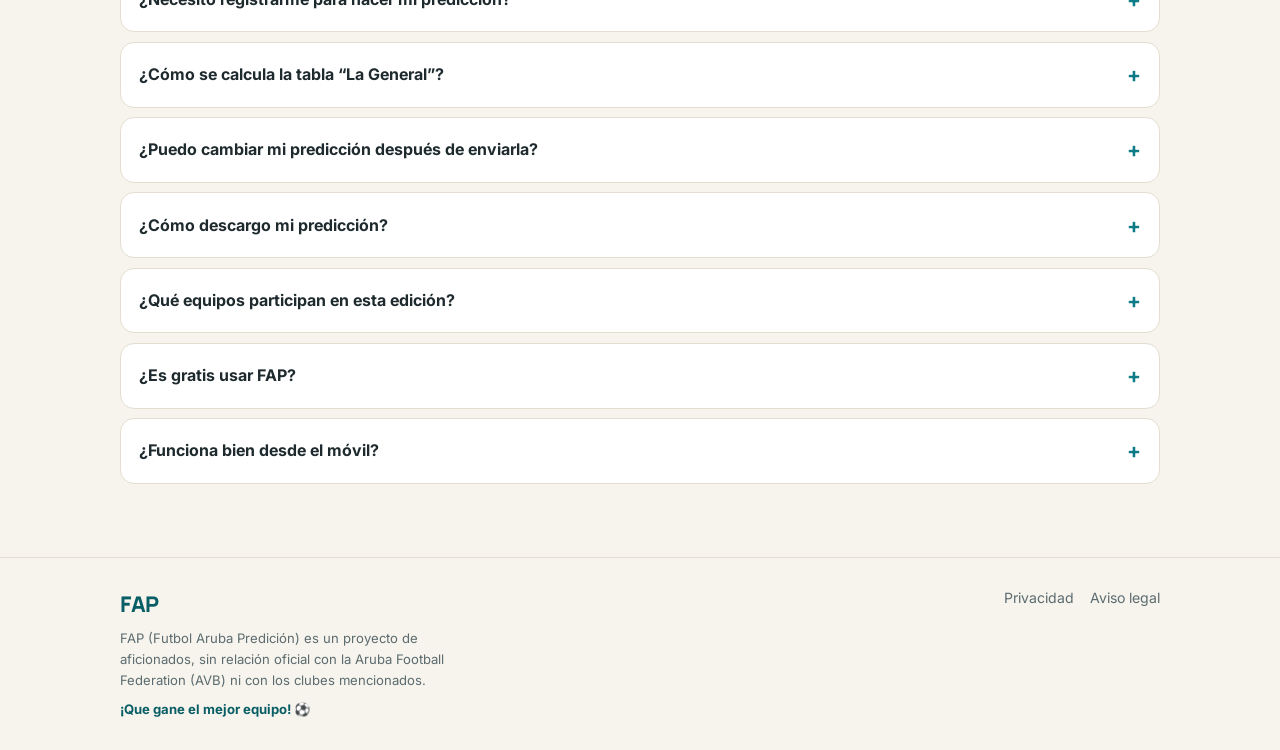
==== commit 7663713a: "Add football-themed styling and goleador/máximo asistidor predictions - Medal colors (gold/silver/br" ====
--- a/index.html
+++ b/index.html
@@ -23,7 +23,7 @@
 <link rel="preconnect" href="https://fonts.googleapis.com">
 <link rel="preconnect" href="https://fonts.gstatic.com" crossorigin>
 <link rel="stylesheet" href="https://fonts.googleapis.com/css2?family=Manrope:wght@500;700;800&family=Inter:wght@400;500;600&display=swap">
-<link rel="stylesheet" href="styles.css?v=20260818b">
+<link rel="stylesheet" href="styles.css?v=20260819">
 
 <script type="application/ld+json">
 {
@@ -93,8 +93,9 @@
 
   <section class="hero" id="herramienta">
     <div class="container">
+      <span class="eyebrow">⚽ Pronósticos temporada 2026</span>
       <h1>Predicciones de fútbol de la Liga de Aruba</h1>
-      <p class="hero-sub">Arrastra los 10 equipos de la Primera División de Aruba y ordénalos del 1º al 10º según creas que va a terminar la temporada. Sin registro, en menos de un minuto.</p>
+      <p class="hero-sub">Arrastra los 10 equipos de la Primera División de Aruba hasta armar tu tabla de posiciones del 1º al 10º. Sin registro, en menos de un minuto.</p>
 
       <div class="tool-card" id="tool-card" data-state="idle">
         <div class="tool-card-top">
@@ -110,8 +111,30 @@
         </ol>
 
         <noscript>
-          <p class="notice">Esta herramienta necesita JavaScript activado para poder arrastrar y descargar tu predicción. Los equipos de la Primera División de Aruba son: Britannia, Bubali, Caiquetio, Caravel, Dakota, La Fama, Nacional, RCA, River Plate y Sporting.</p>
+          <p class="notice">Esta herramienta necesita JavaScript activado para poder arrastrar y descargar tu predicción (y elegir tu Pichichi y máximo asistidor). Los equipos de la Primera División de Aruba son: Britannia, Bubali, Caiquetio, Caravel, Dakota, La Fama, Nacional, RCA, River Plate y Sporting.</p>
         </noscript>
+
+        <div class="awards-inputs">
+          <p class="awards-inputs-title">Bonus: ¿te atreves también con los individuales? (opcional)</p>
+          <div class="awards-fields">
+            <div class="award-field">
+              <label for="input-top-scorer">
+                <svg class="icon" viewBox="0 0 24 24" aria-hidden="true"><path fill="currentColor" d="M12 2 4 7v6c0 5 3.4 8.4 8 9 4.6-.6 8-4 8-9V7l-8-5zm0 2.3 6 3.7v5c0 4-2.6 6.7-6 7.3-3.4-.6-6-3.3-6-7.3V8l6-3.7z"/></svg>
+                Máximo goleador (Pichichi)
+              </label>
+              <input type="text" id="input-top-scorer" maxlength="80" autocomplete="off" placeholder="Nombre del jugador">
+              <span class="hint">¿Quién crees que meterá más goles esta temporada?</span>
+            </div>
+            <div class="award-field">
+              <label for="input-top-assist">
+                <svg class="icon" viewBox="0 0 24 24" aria-hidden="true"><path fill="currentColor" d="M4 12a1 1 0 0 1 1-1h11.6l-3.3-3.3a1 1 0 1 1 1.4-1.4l5 5a1 1 0 0 1 0 1.4l-5 5a1 1 0 0 1-1.4-1.4l3.3-3.3H5a1 1 0 0 1-1-1z"/></svg>
+                Máximo asistidor
+              </label>
+              <input type="text" id="input-top-assist" maxlength="80" autocomplete="off" placeholder="Nombre del jugador">
+              <span class="hint">¿Y quién dará más asistencias?</span>
+            </div>
+          </div>
+        </div>
 
         <div class="tool-card-actions">
           <button type="button" class="btn btn-primary" id="btn-download">
@@ -139,7 +162,10 @@
 
   <section class="la-general" id="la-general">
     <div class="container">
-      <h2>La General</h2>
+      <div class="section-title-row">
+        <svg class="icon" viewBox="0 0 24 24" aria-hidden="true"><path fill="currentColor" d="M12 2 4 7v6c0 5 3.4 8.4 8 9 4.6-.6 8-4 8-9V7l-8-5zm0 2.3 6 3.7v5c0 4-2.6 6.7-6 7.3-3.4-.6-6-3.3-6-7.3V8l6-3.7z"/></svg>
+        <h2>La General</h2>
+      </div>
       <p class="section-sub">La clasificación media entre <strong id="votos-count">…</strong> predicciones enviadas por toda la afición. Cuantas más personas coloquen a un equipo arriba, más sube; si lo hunden abajo, más baja.</p>
 
       <div class="general-table-wrap">
@@ -153,6 +179,27 @@
         </table>
       </div>
       <p class="general-fallback" id="general-fallback" hidden>Aún no hay suficientes predicciones enviadas desde este servidor, o el servicio no está disponible en esta vista previa. ¡Sé de los primeros en enviar la tuya!</p>
+
+      <div class="awards-grid">
+        <div class="award-card">
+          <h3>
+            <svg class="icon" viewBox="0 0 24 24" aria-hidden="true"><path fill="currentColor" d="M12 2 4 7v6c0 5 3.4 8.4 8 9 4.6-.6 8-4 8-9V7l-8-5zm0 2.3 6 3.7v5c0 4-2.6 6.7-6 7.3-3.4-.6-6-3.3-6-7.3V8l6-3.7z"/></svg>
+            Pichichi según la afición
+          </h3>
+          <div class="award-list" id="award-scorers">
+            <p class="award-empty">Aún no hay votos suficientes.</p>
+          </div>
+        </div>
+        <div class="award-card">
+          <h3>
+            <svg class="icon" viewBox="0 0 24 24" aria-hidden="true"><path fill="currentColor" d="M4 12a1 1 0 0 1 1-1h11.6l-3.3-3.3a1 1 0 1 1 1.4-1.4l5 5a1 1 0 0 1 0 1.4l-5 5a1 1 0 0 1-1.4-1.4l3.3-3.3H5a1 1 0 0 1-1-1z"/></svg>
+            Máximo asistidor según la afición
+          </h3>
+          <div class="award-list" id="award-assists">
+            <p class="award-empty">Aún no hay votos suficientes.</p>
+          </div>
+        </div>
+      </div>
     </div>
   </section>
 
@@ -227,6 +274,7 @@
     <div>
       <span class="logo-mark" aria-hidden="true">FAP</span>
       <p class="footer-note">FAP (Futbol Aruba Predición) es un proyecto de aficionados, sin relación oficial con la Aruba Football Federation (AVB) ni con los clubes mencionados.</p>
+      <p class="footer-tagline">¡Que gane el mejor equipo! ⚽</p>
     </div>
     <nav class="footer-nav" aria-label="Legal">
       <a href="privacidad.html">Privacidad</a>
@@ -258,8 +306,8 @@
 
 <canvas id="export-canvas" class="visually-hidden" aria-hidden="true"></canvas>
 
-<script defer src="lib/vendor/html2canvas.min.js?v=20260818b"></script>
-<script defer src="lib/manifest.js?v=20260818b"></script>
-<script defer src="main.js?v=20260818b"></script>
+<script defer src="lib/vendor/html2canvas.min.js?v=20260819"></script>
+<script defer src="lib/manifest.js?v=20260819"></script>
+<script defer src="main.js?v=20260819"></script>
 </body>
 </html>
--- a/styles.css
+++ b/styles.css
@@ -16,6 +16,15 @@
   --accent-dark: #c9821f;
   --danger: #d1495b;
   --success: #1c8a5c;
+
+  --pitch-a: #1f8a4c;
+  --pitch-b: #1a7943;
+  --gold: #d4a017;
+  --gold-dark: #a97b0f;
+  --silver: #9aa3ab;
+  --silver-dark: #767f86;
+  --bronze: #b06a35;
+  --bronze-dark: #8a5228;
 
   --cream: #fffdf7;
 
@@ -161,12 +170,33 @@
 .hero-sub { margin-top: .6rem; color: var(--text-muted); max-width: 58ch; font-size: 1.05rem; }
 
 .tool-card {
+  position: relative;
   margin-top: 1.6rem;
   background: var(--surface);
   border: 1px solid var(--border);
   border-radius: var(--radius-lg);
   padding: 1.4rem;
+  padding-top: calc(1.4rem + 10px);
   box-shadow: var(--shadow);
+  overflow: hidden;
+}
+.tool-card::before {
+  content: "";
+  position: absolute;
+  top: 0; left: 0; right: 0;
+  height: 10px;
+  background: repeating-linear-gradient(
+    -45deg, var(--pitch-a) 0 14px, var(--pitch-b) 14px 28px
+  );
+}
+
+.eyebrow {
+  display: inline-flex; align-items: center; gap: .4rem;
+  font-size: .78rem; font-weight: 800; letter-spacing: .07em; text-transform: uppercase;
+  color: var(--primary-dark);
+  background: var(--primary-light);
+  padding: .3rem .7rem; border-radius: 999px;
+  margin-bottom: .7rem;
 }
 
 .tool-card-top {
@@ -205,10 +235,12 @@
   color: var(--primary-dark);
   display: flex; align-items: center; justify-content: center;
   font-weight: 800; font-size: .95rem;
-}
-.rank-item:nth-child(1) .rank-pos { background: var(--accent); color: #fff; }
-.rank-item:nth-child(2) .rank-pos,
-.rank-item:nth-child(3) .rank-pos { background: var(--primary); color: #fff; }
+  box-shadow: inset 0 0 0 2px rgba(255,255,255,.5);
+}
+.rank-item:nth-child(1) .rank-pos { background: linear-gradient(155deg, var(--gold), var(--gold-dark)); color: #fff; }
+.rank-item:nth-child(2) .rank-pos { background: linear-gradient(155deg, var(--silver), var(--silver-dark)); color: #fff; }
+.rank-item:nth-child(3) .rank-pos { background: linear-gradient(155deg, var(--bronze), var(--bronze-dark)); color: #fff; }
+.rank-pos .icon { width: 1.15em; height: 1.15em; }
 
 .rank-badge { flex: none; width: 2.4rem; height: 2.4rem; border-radius: 50%; overflow: hidden; box-shadow: var(--shadow-sm); }
 .rank-badge img { width: 100%; height: 100%; }
@@ -231,6 +263,28 @@
   background: var(--primary-light); color: var(--primary-dark);
   border-radius: var(--radius); padding: 1rem; font-size: .92rem;
 }
+
+.awards-inputs {
+  margin-top: 1.3rem; padding-top: 1.1rem; border-top: 1px dashed var(--border);
+}
+.awards-inputs-title { font-size: .9rem; font-weight: 700; color: var(--text-muted); margin-bottom: .7rem; }
+.awards-fields { display: grid; gap: .8rem; grid-template-columns: 1fr; }
+@media (min-width: 540px) { .awards-fields { grid-template-columns: 1fr 1fr; } }
+.award-field label {
+  display: flex; align-items: center; gap: .4rem;
+  font-size: .86rem; font-weight: 700; margin-bottom: .4rem;
+}
+.award-field label .icon { width: 1.05em; height: 1.05em; color: var(--accent-dark); }
+.award-field input[type="text"] {
+  width: 100%; padding: .7rem .85rem;
+  border: 1px solid var(--border); border-radius: var(--radius-sm);
+  background: var(--surface-2); color: var(--text);
+  font: inherit; font-size: .95rem;
+  transition: border-color .15s var(--ease-out), background .15s var(--ease-out);
+}
+.award-field input[type="text"]:focus { outline: none; border-color: var(--primary); background: var(--surface); }
+.award-field input[type="text"]::placeholder { color: var(--text-muted); }
+.award-field .hint { display: block; margin-top: .3rem; font-size: .76rem; color: var(--text-muted); }
 
 .tool-card-actions {
   margin-top: 1.3rem; padding-top: 1.1rem; border-top: 1px dashed var(--border);
@@ -335,6 +389,37 @@
 .general-loading, .general-error { text-align: center; color: var(--text-muted); padding: 1.4rem !important; }
 .general-fallback { margin-top: .8rem; font-size: .88rem; color: var(--text-muted); }
 
+.g-pos {
+  display: inline-flex; align-items: center; justify-content: center;
+  width: 1.8rem; height: 1.8rem; border-radius: 50%;
+  background: var(--primary-light); color: var(--primary-dark);
+  font-weight: 800; font-size: .82rem;
+}
+.g-pos.medal-1 { background: linear-gradient(155deg, var(--gold), var(--gold-dark)); color: #fff; }
+.g-pos.medal-2 { background: linear-gradient(155deg, var(--silver), var(--silver-dark)); color: #fff; }
+.g-pos.medal-3 { background: linear-gradient(155deg, var(--bronze), var(--bronze-dark)); color: #fff; }
+.g-pos .icon { width: 1.05em; height: 1.05em; }
+
+.section-title-row { display: flex; align-items: center; gap: .55rem; }
+.section-title-row .icon { width: 1.5rem; height: 1.5rem; color: var(--gold-dark); flex: none; }
+
+.awards-grid {
+  display: grid; gap: 1rem; margin-top: 1.4rem;
+  grid-template-columns: 1fr;
+}
+@media (min-width: 720px) { .awards-grid { grid-template-columns: 1fr 1fr; } }
+.award-card {
+  background: var(--surface); border: 1px solid var(--border); border-radius: var(--radius-lg);
+  padding: 1rem 1.1rem; box-shadow: var(--shadow-sm);
+}
+.award-card h3 { display: flex; align-items: center; gap: .45rem; margin: 0 0 .7rem; font-size: 1rem; }
+.award-card h3 .icon { width: 1.15em; height: 1.15em; color: var(--accent-dark); }
+.award-list { display: flex; flex-direction: column; gap: .45rem; }
+.award-row { display: flex; align-items: center; justify-content: space-between; gap: .6rem; padding: .5rem .65rem; border-radius: var(--radius-sm); background: var(--surface-2); font-size: .92rem; }
+.award-row .award-name { font-weight: 700; }
+.award-row .award-votes { color: var(--text-muted); font-size: .82rem; white-space: nowrap; }
+.award-empty { color: var(--text-muted); font-size: .88rem; padding: .4rem .1rem; }
+
 /* =============================================================
    10. Content / prose
    ============================================================= */
@@ -364,6 +449,7 @@
 .site-footer { border-top: 1px solid var(--border); padding-block: 1.8rem; margin-top: 1rem; }
 .footer-inner { display: flex; flex-wrap: wrap; gap: 1.2rem; align-items: flex-start; justify-content: space-between; }
 .footer-note { margin-top: .4rem; max-width: 46ch; font-size: .82rem; color: var(--text-muted); }
+.footer-tagline { margin-top: .5rem; font-size: .82rem; font-weight: 700; color: var(--primary-dark); }
 .footer-nav { display: flex; gap: 1rem; font-size: .88rem; color: var(--text-muted); }
 .footer-nav a:hover { color: var(--primary-dark); }
 
@@ -412,8 +498,11 @@
   background: var(--primary-light); color: var(--primary-dark);
   display: flex; align-items: center; justify-content: center; font-weight: 800; font-size: .88rem;
 }
-.export-row:nth-child(1) .export-pos { background: var(--accent); color: #fff; }
-.export-row:nth-child(2) .export-pos, .export-row:nth-child(3) .export-pos { background: var(--primary); color: #fff; }
+.export-row:nth-child(1) .export-pos { background: linear-gradient(155deg, var(--gold), var(--gold-dark)); color: #fff; }
+.export-row:nth-child(2) .export-pos { background: linear-gradient(155deg, var(--silver), var(--silver-dark)); color: #fff; }
+.export-row:nth-child(3) .export-pos { background: linear-gradient(155deg, var(--bronze), var(--bronze-dark)); color: #fff; }
+.export-pos .icon { width: 1.1em; height: 1.1em; }
+.export-foot-awards { margin-top: .5rem; text-align: right; font-size: .82rem; color: #5c6b70; }
 .export-badge { flex: none; width: 2.1rem; height: 2.1rem; border-radius: 50%; }
 .export-name { font-weight: 700; }
 .export-foot { margin-top: 1.3rem; text-align: right; font-size: .76rem; color: #8a9598; }
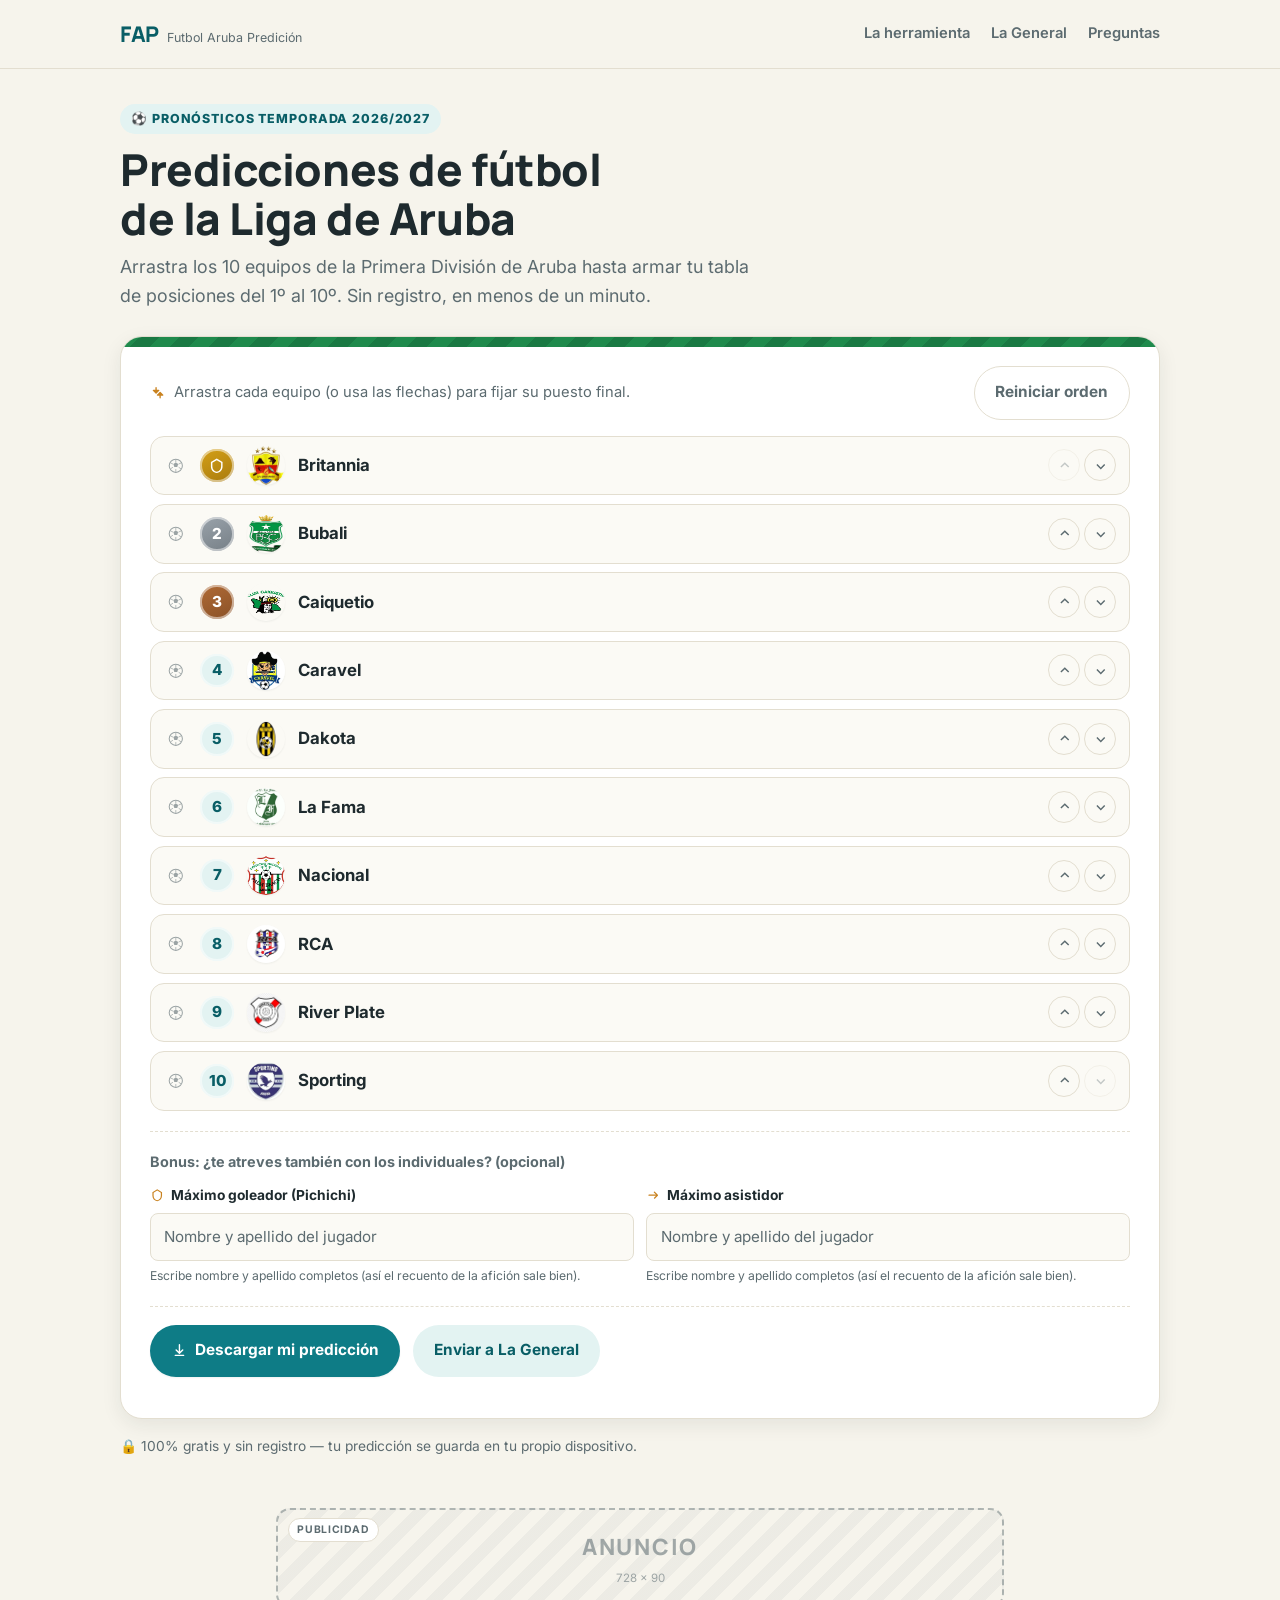
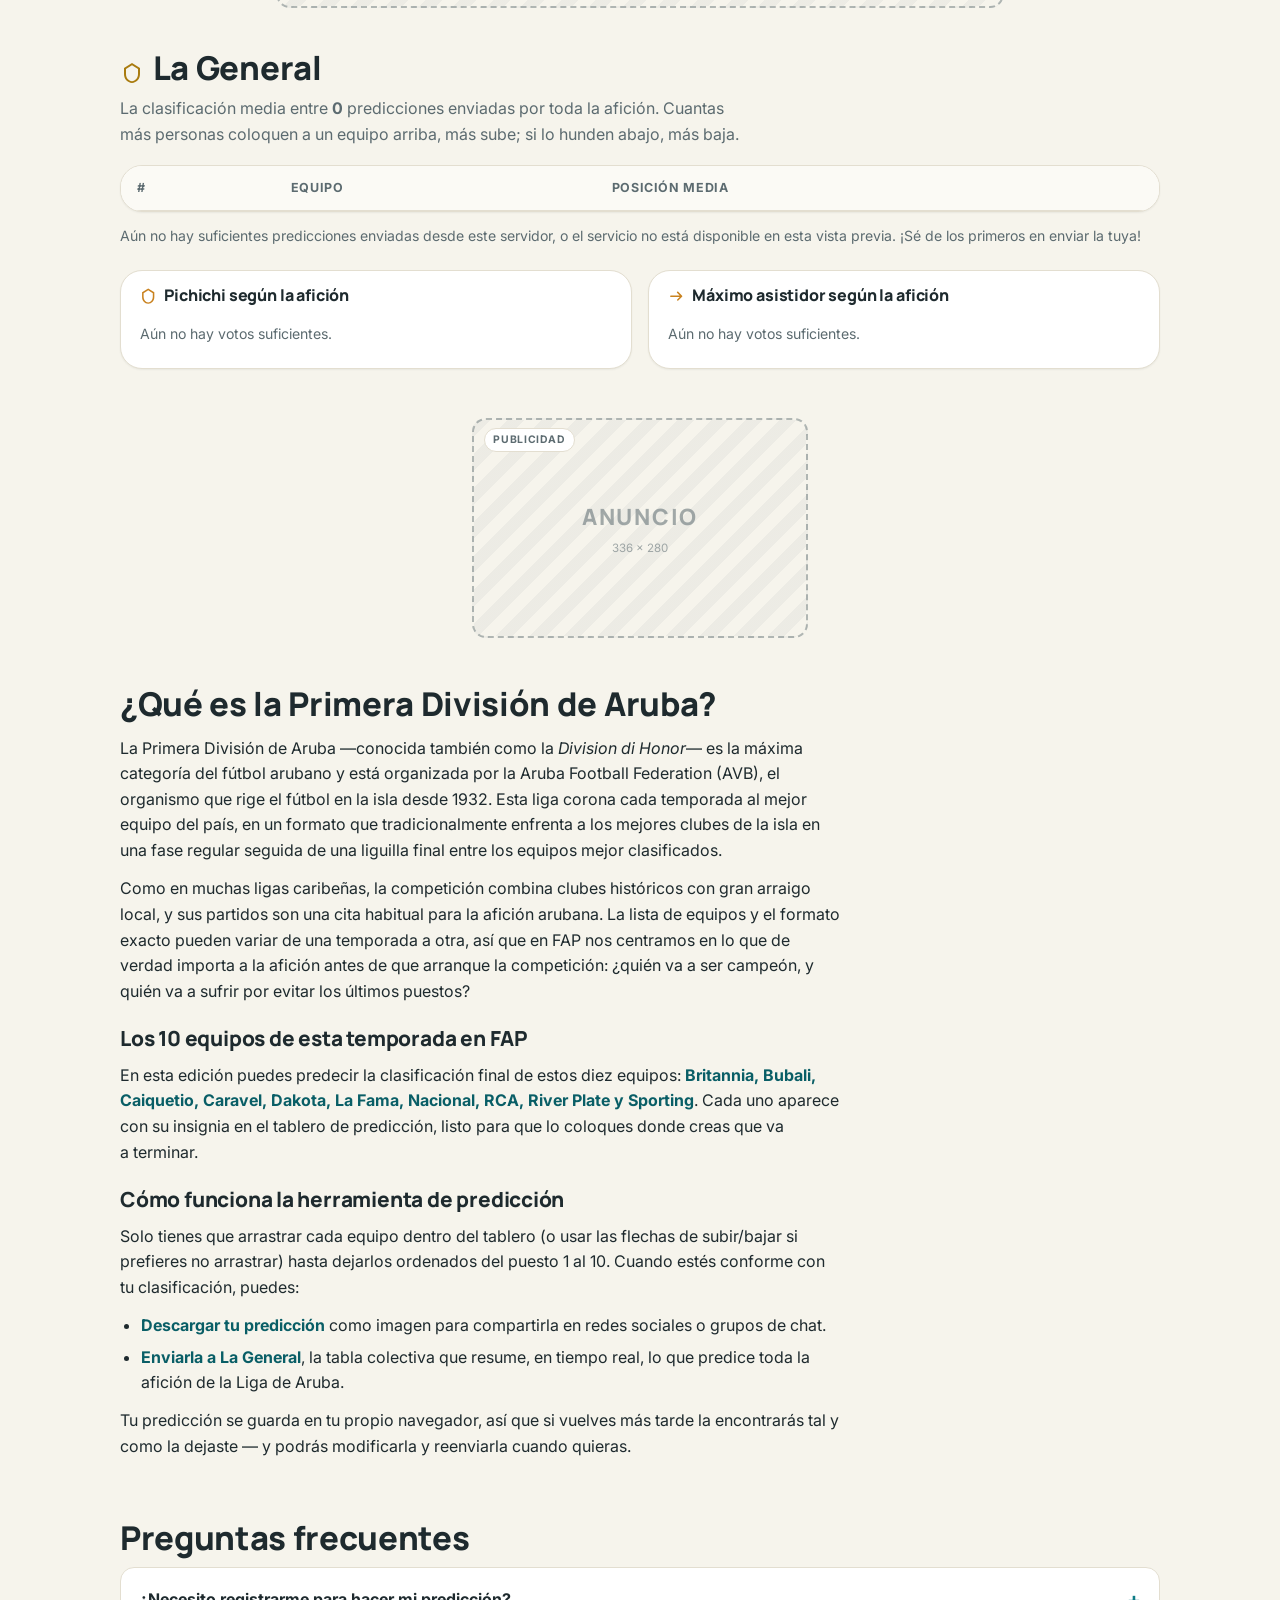
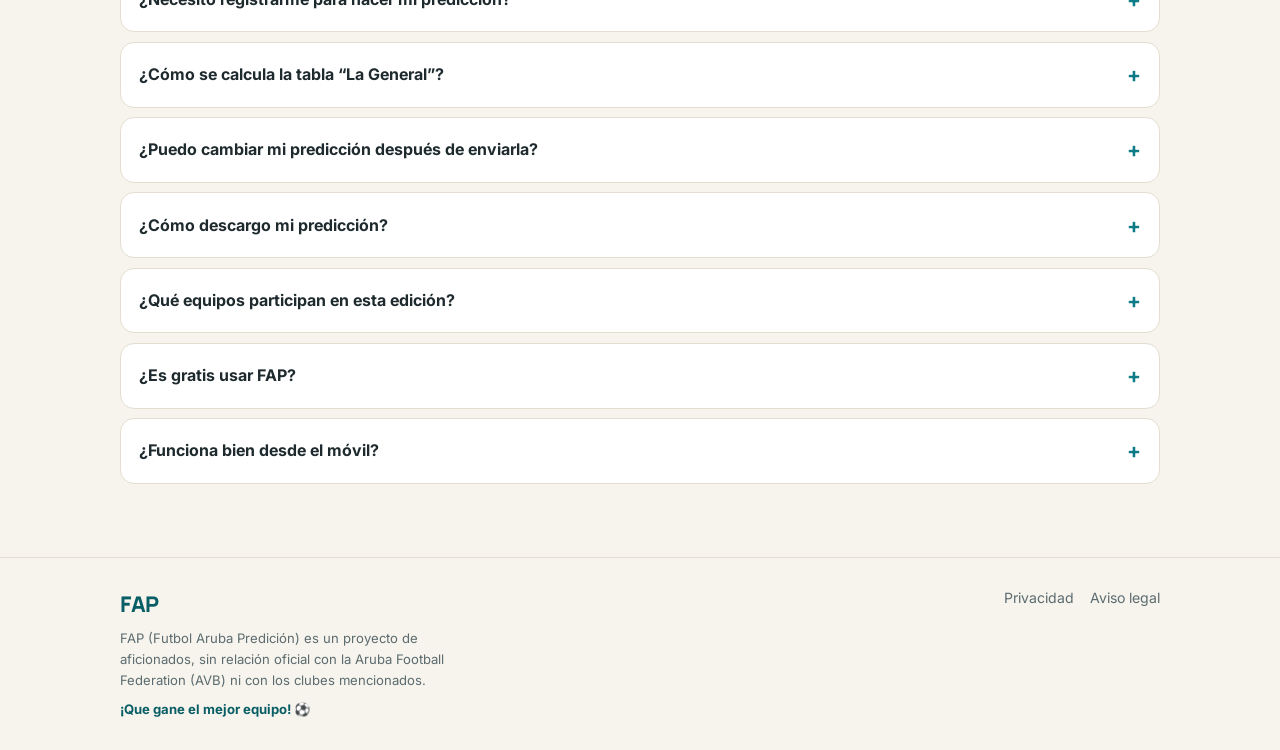
==== commit 9d97e899: "Show season as 2026/2027; ask for full name (nombre y apellido) in goleador/asistidor fields" ====
--- a/index.html
+++ b/index.html
@@ -3,19 +3,19 @@
 <head>
 <meta charset="UTF-8">
 <meta name="viewport" content="width=device-width, initial-scale=1">
-<title>Predicciones de Fútbol Aruba 2026 | FAP</title>
+<title>Predicciones de Fútbol Aruba 2026/2027 | FAP</title>
 <meta name="description" content="Haz tu predicción de la Primera División de Aruba: arrastra los 10 equipos, descarga tu clasificación y compárala con toda la afición en La General. Gratis y sin registro.">
 <link rel="canonical" href="https://www.fap-aruba.com/">
 
 <meta property="og:type" content="website">
 <meta property="og:site_name" content="FAP · Futbol Aruba Predición">
-<meta property="og:title" content="Predicciones de Fútbol Aruba 2026 | FAP">
+<meta property="og:title" content="Predicciones de Fútbol Aruba 2026/2027 | FAP">
 <meta property="og:description" content="Ordena los 10 equipos de la Liga de Aruba según tu predicción, descarga tu clasificación como imagen y compárala con la de toda la afición.">
 <meta property="og:image" content="https://www.fap-aruba.com/assets/img/og-image.png">
 <meta property="og:url" content="https://www.fap-aruba.com/">
 <meta property="og:locale" content="es_ES">
 <meta name="twitter:card" content="summary_large_image">
-<meta name="twitter:title" content="Predicciones de Fútbol Aruba 2026 | FAP">
+<meta name="twitter:title" content="Predicciones de Fútbol Aruba 2026/2027 | FAP">
 <meta name="twitter:description" content="Ordena los 10 equipos de la Liga de Aruba según tu predicción y descubre qué opina toda la afición en La General.">
 <meta name="twitter:image" content="https://www.fap-aruba.com/assets/img/og-image.png">
 
@@ -23,7 +23,7 @@
 <link rel="preconnect" href="https://fonts.googleapis.com">
 <link rel="preconnect" href="https://fonts.gstatic.com" crossorigin>
 <link rel="stylesheet" href="https://fonts.googleapis.com/css2?family=Manrope:wght@500;700;800&family=Inter:wght@400;500;600&display=swap">
-<link rel="stylesheet" href="styles.css?v=20260819">
+<link rel="stylesheet" href="styles.css?v=20260819c">
 
 <script type="application/ld+json">
 {
@@ -93,7 +93,7 @@
 
   <section class="hero" id="herramienta">
     <div class="container">
-      <span class="eyebrow">⚽ Pronósticos temporada 2026</span>
+      <span class="eyebrow">⚽ Pronósticos temporada 2026/2027</span>
       <h1>Predicciones de fútbol de la Liga de Aruba</h1>
       <p class="hero-sub">Arrastra los 10 equipos de la Primera División de Aruba hasta armar tu tabla de posiciones del 1º al 10º. Sin registro, en menos de un minuto.</p>
 
@@ -122,16 +122,16 @@
                 <svg class="icon" viewBox="0 0 24 24" aria-hidden="true"><path fill="currentColor" d="M12 2 4 7v6c0 5 3.4 8.4 8 9 4.6-.6 8-4 8-9V7l-8-5zm0 2.3 6 3.7v5c0 4-2.6 6.7-6 7.3-3.4-.6-6-3.3-6-7.3V8l6-3.7z"/></svg>
                 Máximo goleador (Pichichi)
               </label>
-              <input type="text" id="input-top-scorer" maxlength="80" autocomplete="off" placeholder="Nombre del jugador">
-              <span class="hint">¿Quién crees que meterá más goles esta temporada?</span>
+              <input type="text" id="input-top-scorer" maxlength="80" autocomplete="off" placeholder="Nombre y apellido del jugador">
+              <span class="hint">Escribe nombre y apellido completos (así el recuento de la afición sale bien).</span>
             </div>
             <div class="award-field">
               <label for="input-top-assist">
                 <svg class="icon" viewBox="0 0 24 24" aria-hidden="true"><path fill="currentColor" d="M4 12a1 1 0 0 1 1-1h11.6l-3.3-3.3a1 1 0 1 1 1.4-1.4l5 5a1 1 0 0 1 0 1.4l-5 5a1 1 0 0 1-1.4-1.4l3.3-3.3H5a1 1 0 0 1-1-1z"/></svg>
                 Máximo asistidor
               </label>
-              <input type="text" id="input-top-assist" maxlength="80" autocomplete="off" placeholder="Nombre del jugador">
-              <span class="hint">¿Y quién dará más asistencias?</span>
+              <input type="text" id="input-top-assist" maxlength="80" autocomplete="off" placeholder="Nombre y apellido del jugador">
+              <span class="hint">Escribe nombre y apellido completos (así el recuento de la afición sale bien).</span>
             </div>
           </div>
         </div>
@@ -306,8 +306,8 @@
 
 <canvas id="export-canvas" class="visually-hidden" aria-hidden="true"></canvas>
 
-<script defer src="lib/vendor/html2canvas.min.js?v=20260819"></script>
-<script defer src="lib/manifest.js?v=20260819"></script>
-<script defer src="main.js?v=20260819"></script>
+<script defer src="lib/vendor/html2canvas.min.js?v=20260819c"></script>
+<script defer src="lib/manifest.js?v=20260819c"></script>
+<script defer src="main.js?v=20260819c"></script>
 </body>
 </html>
